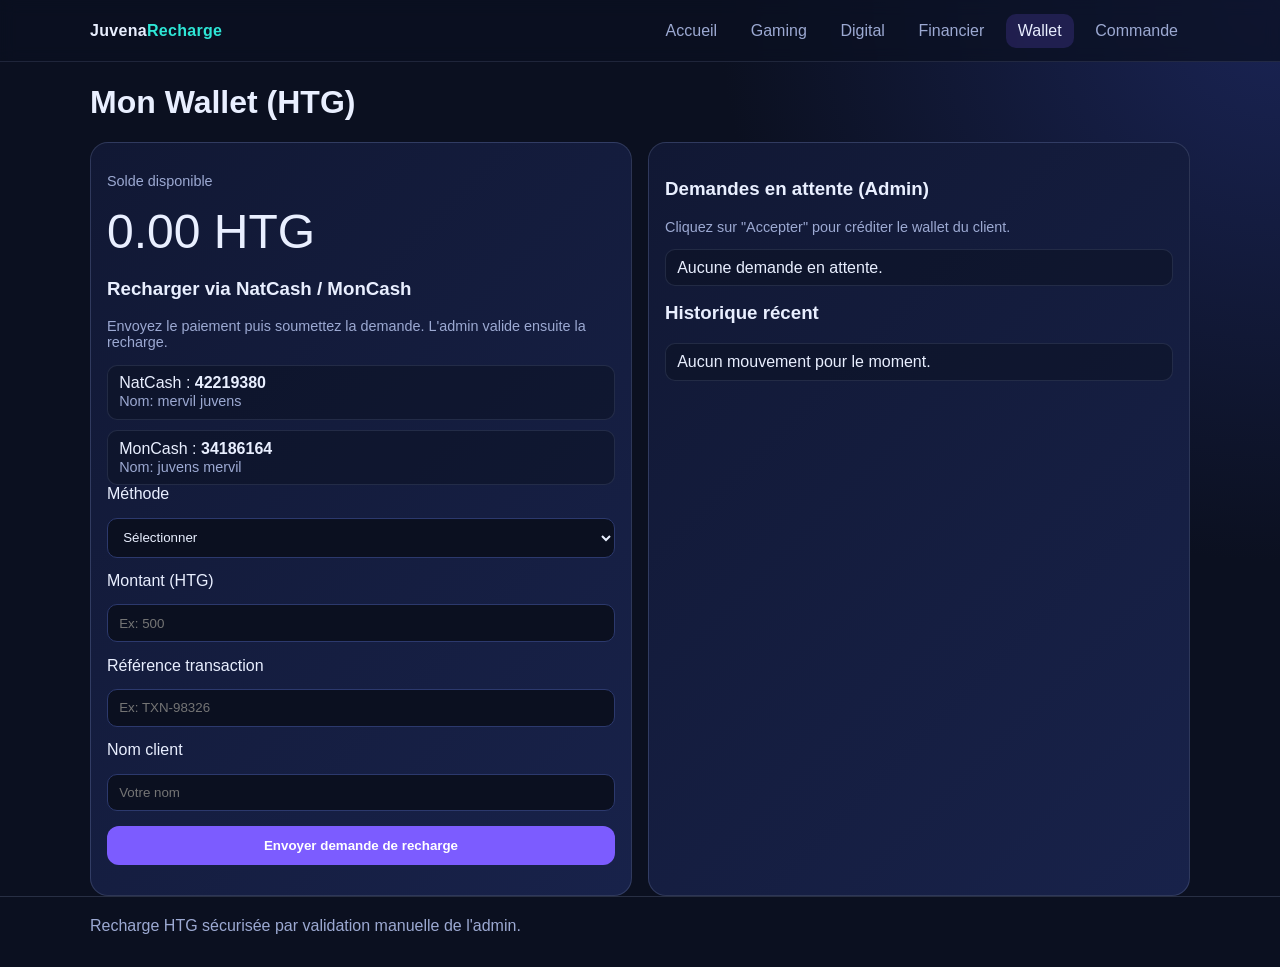
==== wallet.html @ a459e89d "update" ====
<!doctype html>
<html lang="fr">
  <head>
    <meta charset="UTF-8" />
    <meta name="viewport" content="width=device-width, initial-scale=1.0" />
    <title>Juvena Recharge | Wallet</title>
    <link rel="stylesheet" href="styles.css" />
  </head>
  <body>
    <header>
      <div class="container nav">
        <a class="logo" href="index.html">Juvena<span>Recharge</span></a>
        <nav class="nav-links">
          <a href="index.html">Accueil</a>
          <a href="gaming.html">Gaming</a>
          <a href="digital.html">Digital</a>
          <a href="financial.html">Financier</a>
          <a class="active" href="wallet.html">Wallet</a>
          <a href="order.html">Commande</a>
        </nav>
      </div>
    </header>

    <main class="container">
      <h1>Mon Wallet (HTG)</h1>
      <section class="two-col">
        <article class="panel">
          <p class="small">Solde disponible</p>
          <p class="wallet-balance" data-wallet-display>0.00 HTG</p>

          <h3>Recharger via NatCash / MonCash</h3>
          <p class="small">Envoyez le paiement puis soumettez la demande. L'admin valide ensuite la recharge.</p>
          <ul class="history">
            <li><span>NatCash : <strong>42219380</strong><br><small class="small">Nom: mervil juvens</small></span></li>
            <li><span>MonCash : <strong>34186164</strong><br><small class="small">Nom: juvens mervil</small></span></li>
          </ul>

          <form id="topup-form">
            <label for="method">Méthode</label>
            <select id="method" required>
              <option value="">Sélectionner</option>
              <option value="NatCash">NatCash</option>
              <option value="MonCash">MonCash</option>
            </select>

            <label for="amount">Montant (HTG)</label>
            <input id="amount" type="number" min="1" step="1" placeholder="Ex: 500" required />

            <label for="reference">Référence transaction</label>
            <input id="reference" type="text" placeholder="Ex: TXN-98326" required />

            <label for="client-name">Nom client</label>
            <input id="client-name" type="text" placeholder="Votre nom" required />

            <button class="btn" type="submit">Envoyer demande de recharge</button>
          </form>
          <p id="topup-message" class="small"></p>
        </article>

        <article class="panel">
          <h3>Demandes en attente (Admin)</h3>
          <p class="small">Cliquez sur "Accepter" pour créditer le wallet du client.</p>
          <ul id="topup-requests" class="history"></ul>

          <h3 style="margin-top: 1rem">Historique récent</h3>
          <ul id="wallet-history" class="history"></ul>
        </article>
      </section>
    </main>

    <footer>
      <div class="container">Recharge HTG sécurisée par validation manuelle de l'admin.</div>
    </footer>
    <script src="app.js"></script>
  </body>
</html>
---- styles.css ----
:root {
  --bg: #0b1020;
  --card: #111834;
  --card-soft: #18224a;
  --text: #e9efff;
  --muted: #9ca9d2;
  --primary: #7c5cff;
  --accent: #2ee6d6;
  --success: #28c76f;
  --danger: #ff5b6e;
  --border: #2c396d;
}

* {
  box-sizing: border-box;
}

body {
  margin: 0;
  font-family: Inter, Segoe UI, Roboto, Arial, sans-serif;
  background: radial-gradient(circle at top right, #1a2455, var(--bg) 35%);
  color: var(--text);
}

a {
  color: inherit;
  text-decoration: none;
}

.container {
  width: min(1100px, 92%);
  margin: 0 auto;
}

header {
  position: sticky;
  top: 0;
  z-index: 20;
  backdrop-filter: blur(8px);
  background: rgba(11, 16, 32, 0.72);
  border-bottom: 1px solid rgba(156, 169, 210, 0.15);
}

.nav {
  display: flex;
  align-items: center;
  justify-content: space-between;
  gap: 1rem;
  padding: 0.85rem 0;
}

.logo {
  font-weight: 800;
  letter-spacing: 0.3px;
}

.logo span {
  color: var(--accent);
}

.nav-links {
  display: flex;
  flex-wrap: wrap;
  gap: 0.6rem;
}

.nav-links a {
  padding: 0.5rem 0.75rem;
  border-radius: 10px;
  color: var(--muted);
  transition: 0.2s;
}

.nav-links a:hover,
.nav-links a.active {
  color: var(--text);
  background: rgba(124, 92, 255, 0.18);
}

.hero {
  padding: 3.5rem 0 2rem;
  display: grid;
  grid-template-columns: 1.2fr 1fr;
  gap: 1.5rem;
  align-items: center;
}

.hero h1 {
  font-size: clamp(1.8rem, 3.5vw, 3rem);
  margin: 0;
}

.hero p {
  color: var(--muted);
  line-height: 1.6;
}

.cta-row {
  display: flex;
  gap: 0.8rem;
  margin-top: 1rem;
  flex-wrap: wrap;
}

.btn {
  border: 1px solid transparent;
  background: var(--primary);
  color: #fff;
  padding: 0.7rem 1rem;
  border-radius: 12px;
  font-weight: 600;
  cursor: pointer;
}

.btn.secondary {
  background: transparent;
  border-color: var(--border);
  color: var(--text);
}

.panel {
  background: linear-gradient(135deg, var(--card), var(--card-soft));
  border: 1px solid rgba(156, 169, 210, 0.2);
  border-radius: 18px;
  padding: 1rem;
}

.stats {
  display: grid;
  grid-template-columns: repeat(3, minmax(0, 1fr));
  gap: 0.75rem;
  margin-top: 1rem;
}

.stat {
  background: rgba(11, 16, 32, 0.6);
  border: 1px solid rgba(156, 169, 210, 0.15);
  border-radius: 14px;
  padding: 0.8rem;
}

.stat .value {
  font-size: 1.2rem;
  font-weight: 700;
}

.grid {
  display: grid;
  grid-template-columns: repeat(auto-fill, minmax(220px, 1fr));
  gap: 1rem;
  padding-bottom: 2.5rem;
}

.card {
  background: rgba(17, 24, 52, 0.85);
  border: 1px solid rgba(156, 169, 210, 0.2);
  border-radius: 16px;
  padding: 1rem;
}

.card h3 {
  margin-top: 0;
}

.badge {
  display: inline-block;
  padding: 0.25rem 0.5rem;
  border-radius: 999px;
  font-size: 0.75rem;
  background: rgba(46, 230, 214, 0.15);
  color: var(--accent);
}

.price {
  font-size: 1.2rem;
  font-weight: 700;
  margin: 0.5rem 0;
}

.small {
  color: var(--muted);
  font-size: 0.9rem;
}

form {
  display: grid;
  gap: 0.9rem;
}

input,
select,
textarea {
  width: 100%;
  background: #0b1020;
  border: 1px solid var(--border);
  border-radius: 10px;
  color: var(--text);
  padding: 0.65rem 0.7rem;
}

input:focus,
select:focus,
textarea:focus {
  outline: 2px solid rgba(124, 92, 255, 0.5);
  border-color: var(--primary);
}

.two-col {
  display: grid;
  grid-template-columns: 1fr 1fr;
  gap: 1rem;
}

.wallet-balance {
  font-size: clamp(2rem, 4vw, 3rem);
  margin: 0.2rem 0;
}

.history {
  list-style: none;
  padding: 0;
  margin: 0;
  display: grid;
  gap: 0.6rem;
}

.history li {
  display: flex;
  justify-content: space-between;
  gap: 0.8rem;
  border: 1px solid rgba(156, 169, 210, 0.15);
  border-radius: 10px;
  padding: 0.55rem 0.7rem;
  background: rgba(11, 16, 32, 0.5);
}

.success {
  color: var(--success);
}

.danger {
  color: var(--danger);
}


.payment-box {
  margin: 0.8rem 0 1rem;
  padding: 0.75rem;
  border: 1px solid rgba(156, 169, 210, 0.2);
  border-radius: 12px;
  background: rgba(11, 16, 32, 0.45);
}

.payment-list {
  margin: 0.5rem 0 0;
  padding-left: 1rem;
  color: var(--muted);
  display: grid;
  gap: 0.45rem;
}

.accept-btn {
  margin-top: 0.3rem;
  padding: 0.3rem 0.6rem;
  font-size: 0.8rem;
}

footer {
  border-top: 1px solid rgba(156, 169, 210, 0.2);
  color: var(--muted);
  padding: 1.2rem 0 2rem;
}

@media (max-width: 860px) {
  .hero,
  .two-col {
    grid-template-columns: 1fr;
  }
}
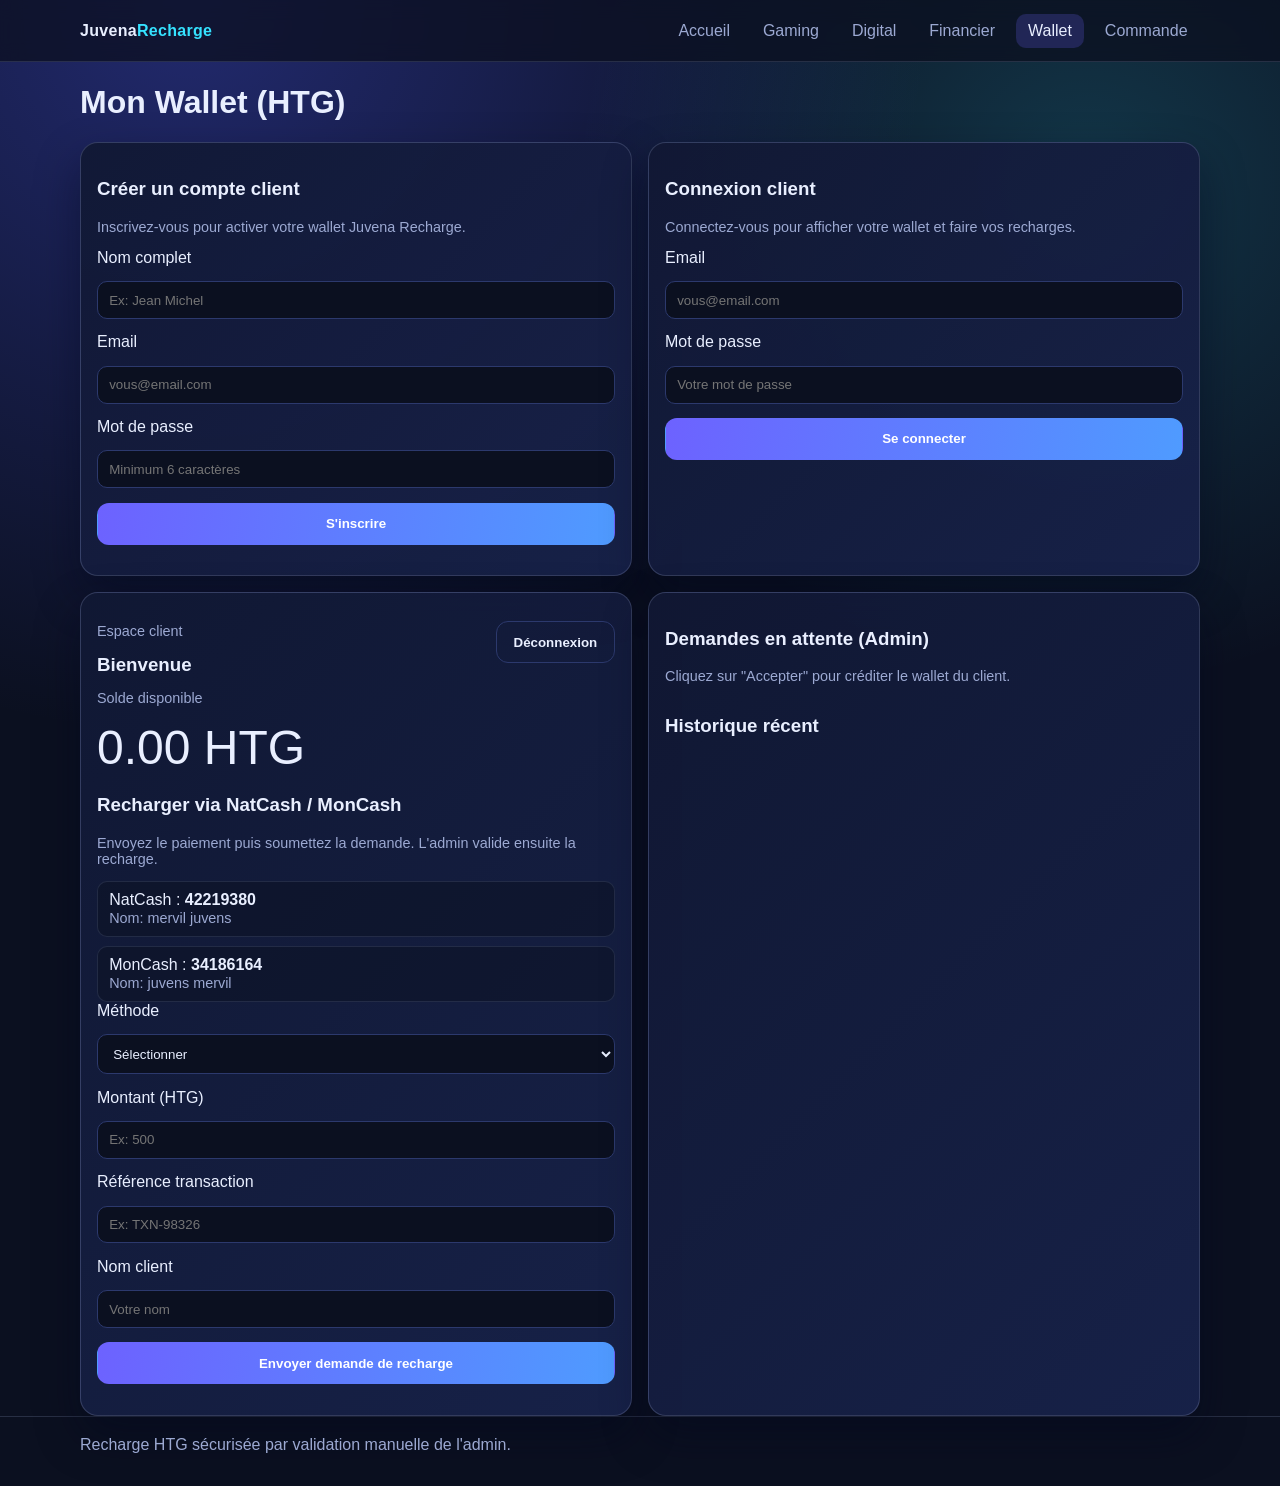
==== commit df09fd26: "Ajouter inscription/connexion client avant affichage wallet" ====
--- a/wallet.html
+++ b/wallet.html
@@ -23,8 +23,51 @@
 
     <main class="container">
       <h1>Mon Wallet (HTG)</h1>
-      <section class="two-col">
+      <section id="auth-section" class="two-col auth-layout">
         <article class="panel">
+          <h3>Créer un compte client</h3>
+          <p class="small">Inscrivez-vous pour activer votre wallet Juvena Recharge.</p>
+          <form id="signup-form">
+            <label for="signup-name">Nom complet</label>
+            <input id="signup-name" type="text" placeholder="Ex: Jean Michel" required />
+
+            <label for="signup-email">Email</label>
+            <input id="signup-email" type="email" placeholder="vous@email.com" required />
+
+            <label for="signup-password">Mot de passe</label>
+            <input id="signup-password" type="password" minlength="6" placeholder="Minimum 6 caractères" required />
+
+            <button class="btn" type="submit">S'inscrire</button>
+          </form>
+          <p id="signup-message" class="small"></p>
+        </article>
+
+        <article class="panel">
+          <h3>Connexion client</h3>
+          <p class="small">Connectez-vous pour afficher votre wallet et faire vos recharges.</p>
+          <form id="login-form">
+            <label for="login-email">Email</label>
+            <input id="login-email" type="email" placeholder="vous@email.com" required />
+
+            <label for="login-password">Mot de passe</label>
+            <input id="login-password" type="password" placeholder="Votre mot de passe" required />
+
+            <button class="btn" type="submit">Se connecter</button>
+          </form>
+          <p id="login-message" class="small"></p>
+        </article>
+      </section>
+
+      <section id="wallet-content" class="two-col" hidden>
+        <article class="panel">
+          <div class="wallet-header-row">
+            <div>
+              <p class="small">Espace client</p>
+              <h3 id="client-greeting">Bienvenue</h3>
+            </div>
+            <button id="logout-btn" class="btn secondary" type="button">Déconnexion</button>
+          </div>
+
           <p class="small">Solde disponible</p>
           <p class="wallet-balance" data-wallet-display>0.00 HTG</p>
 
--- a/styles.css
+++ b/styles.css
@@ -4,11 +4,12 @@
   --card-soft: #18224a;
   --text: #e9efff;
   --muted: #9ca9d2;
-  --primary: #7c5cff;
-  --accent: #2ee6d6;
+  --primary: #6d62ff;
+  --accent: #35e2ff;
   --success: #28c76f;
   --danger: #ff5b6e;
   --border: #2c396d;
+  --shadow: 0 20px 45px rgba(2, 7, 28, 0.45);
 }
 
 * {
@@ -18,7 +19,10 @@
 body {
   margin: 0;
   font-family: Inter, Segoe UI, Roboto, Arial, sans-serif;
-  background: radial-gradient(circle at top right, #1a2455, var(--bg) 35%);
+  background:
+    radial-gradient(circle at 15% 0%, rgba(76, 89, 255, 0.35), transparent 40%),
+    radial-gradient(circle at 85% 12%, rgba(53, 226, 255, 0.18), transparent 30%),
+    var(--bg);
   color: var(--text);
 }
 
@@ -28,7 +32,7 @@
 }
 
 .container {
-  width: min(1100px, 92%);
+  width: min(1120px, 92%);
   margin: 0 auto;
 }
 
@@ -36,9 +40,9 @@
   position: sticky;
   top: 0;
   z-index: 20;
-  backdrop-filter: blur(8px);
-  background: rgba(11, 16, 32, 0.72);
-  border-bottom: 1px solid rgba(156, 169, 210, 0.15);
+  backdrop-filter: blur(10px);
+  background: rgba(11, 16, 32, 0.74);
+  border-bottom: 1px solid rgba(156, 169, 210, 0.18);
 }
 
 .nav {
@@ -61,24 +65,24 @@
 .nav-links {
   display: flex;
   flex-wrap: wrap;
-  gap: 0.6rem;
+  gap: 0.5rem;
 }
 
 .nav-links a {
-  padding: 0.5rem 0.75rem;
+  padding: 0.5rem 0.78rem;
   border-radius: 10px;
   color: var(--muted);
-  transition: 0.2s;
+  transition: 0.25s ease;
 }
 
 .nav-links a:hover,
 .nav-links a.active {
   color: var(--text);
-  background: rgba(124, 92, 255, 0.18);
+  background: rgba(109, 98, 255, 0.22);
 }
 
 .hero {
-  padding: 3.5rem 0 2rem;
+  padding: 3.8rem 0 2.4rem;
   display: grid;
   grid-template-columns: 1.2fr 1fr;
   gap: 1.5rem;
@@ -86,13 +90,14 @@
 }
 
 .hero h1 {
-  font-size: clamp(1.8rem, 3.5vw, 3rem);
-  margin: 0;
+  font-size: clamp(1.9rem, 3.6vw, 3.2rem);
+  line-height: 1.15;
+  margin: 0.5rem 0;
 }
 
 .hero p {
   color: var(--muted);
-  line-height: 1.6;
+  line-height: 1.65;
 }
 
 .cta-row {
@@ -104,12 +109,18 @@
 
 .btn {
   border: 1px solid transparent;
-  background: var(--primary);
+  background: linear-gradient(100deg, #6d62ff, #4f9bff);
   color: #fff;
-  padding: 0.7rem 1rem;
+  padding: 0.78rem 1.05rem;
   border-radius: 12px;
-  font-weight: 600;
+  font-weight: 700;
   cursor: pointer;
+  transition: transform 0.2s ease, box-shadow 0.2s ease;
+}
+
+.btn:hover {
+  transform: translateY(-1px);
+  box-shadow: 0 12px 24px rgba(79, 155, 255, 0.25);
 }
 
 .btn.secondary {
@@ -119,10 +130,27 @@
 }
 
 .panel {
-  background: linear-gradient(135deg, var(--card), var(--card-soft));
-  border: 1px solid rgba(156, 169, 210, 0.2);
+  background: linear-gradient(135deg, rgba(17, 24, 52, 0.94), rgba(24, 34, 74, 0.94));
+  border: 1px solid rgba(156, 169, 210, 0.24);
   border-radius: 18px;
   padding: 1rem;
+  box-shadow: var(--shadow);
+}
+
+.glow {
+  position: relative;
+  overflow: hidden;
+}
+
+.glow::after {
+  content: "";
+  position: absolute;
+  width: 220px;
+  height: 220px;
+  background: radial-gradient(circle, rgba(53, 226, 255, 0.24), transparent 70%);
+  right: -70px;
+  top: -70px;
+  pointer-events: none;
 }
 
 .stats {
@@ -133,8 +161,8 @@
 }
 
 .stat {
-  background: rgba(11, 16, 32, 0.6);
-  border: 1px solid rgba(156, 169, 210, 0.15);
+  background: rgba(11, 16, 32, 0.62);
+  border: 1px solid rgba(156, 169, 210, 0.18);
   border-radius: 14px;
   padding: 0.8rem;
 }
@@ -152,10 +180,17 @@
 }
 
 .card {
-  background: rgba(17, 24, 52, 0.85);
-  border: 1px solid rgba(156, 169, 210, 0.2);
+  background: rgba(17, 24, 52, 0.88);
+  border: 1px solid rgba(156, 169, 210, 0.22);
   border-radius: 16px;
   padding: 1rem;
+  box-shadow: var(--shadow);
+  transition: transform 0.2s ease, border-color 0.2s ease;
+}
+
+.card:hover {
+  transform: translateY(-2px);
+  border-color: rgba(53, 226, 255, 0.45);
 }
 
 .card h3 {
@@ -164,10 +199,10 @@
 
 .badge {
   display: inline-block;
-  padding: 0.25rem 0.5rem;
+  padding: 0.3rem 0.55rem;
   border-radius: 999px;
-  font-size: 0.75rem;
-  background: rgba(46, 230, 214, 0.15);
+  font-size: 0.76rem;
+  background: rgba(53, 226, 255, 0.14);
   color: var(--accent);
 }
 
@@ -201,7 +236,7 @@
 input:focus,
 select:focus,
 textarea:focus {
-  outline: 2px solid rgba(124, 92, 255, 0.5);
+  outline: 2px solid rgba(109, 98, 255, 0.6);
   border-color: var(--primary);
 }
 
@@ -242,7 +277,6 @@
   color: var(--danger);
 }
 
-
 .payment-box {
   margin: 0.8rem 0 1rem;
   padding: 0.75rem;
@@ -265,15 +299,156 @@
   font-size: 0.8rem;
 }
 
+.section-block {
+  padding: 0.8rem 0 0.2rem;
+}
+
+.section-title-row {
+  display: flex;
+  flex-wrap: wrap;
+  align-items: center;
+  justify-content: space-between;
+  gap: 0.8rem;
+}
+
+.section-title-row h2 {
+  margin: 0;
+  font-size: clamp(1.35rem, 2vw, 2rem);
+}
+
+.trust-points {
+  display: flex;
+  gap: 0.6rem;
+  flex-wrap: wrap;
+  margin-top: 1rem;
+}
+
+.trust-points span {
+  font-size: 0.84rem;
+  color: #c6d2ff;
+  border: 1px solid rgba(156, 169, 210, 0.24);
+  border-radius: 999px;
+  padding: 0.35rem 0.6rem;
+  background: rgba(16, 23, 48, 0.7);
+}
+
+.icon-card,
+.trust-card,
+.step-card,
+.testimonial {
+  animation: fadeUp 0.5s ease both;
+}
+
+.icon {
+  font-size: 1.5rem;
+  margin-bottom: 0.4rem;
+}
+
+.process-steps {
+  display: grid;
+  grid-template-columns: repeat(3, minmax(0, 1fr));
+  gap: 1rem;
+  padding-bottom: 2.3rem;
+}
+
+.step {
+  display: inline-grid;
+  place-items: center;
+  width: 34px;
+  height: 34px;
+  border-radius: 10px;
+  background: rgba(109, 98, 255, 0.25);
+  border: 1px solid rgba(109, 98, 255, 0.45);
+  margin-bottom: 0.5rem;
+  font-weight: 700;
+}
+
+.testimonials {
+  margin: 1rem 0 2.4rem;
+  display: grid;
+  grid-template-columns: repeat(2, minmax(0, 1fr));
+  gap: 1rem;
+}
+
+.confidence-wrap .trust-stats {
+  margin-top: 0.6rem;
+}
+
+.footer-layout {
+  display: flex;
+  justify-content: space-between;
+  align-items: flex-start;
+  gap: 1.2rem;
+}
+
+.footer-links {
+  display: flex;
+  gap: 0.85rem;
+  flex-wrap: wrap;
+  color: var(--muted);
+}
+
+.footer-links a:hover {
+  color: var(--text);
+}
+
 footer {
   border-top: 1px solid rgba(156, 169, 210, 0.2);
   color: var(--muted);
   padding: 1.2rem 0 2rem;
 }
 
-@media (max-width: 860px) {
+@keyframes fadeUp {
+  from {
+    opacity: 0;
+    transform: translateY(6px);
+  }
+  to {
+    opacity: 1;
+    transform: translateY(0);
+  }
+}
+
+@media (max-width: 920px) {
   .hero,
-  .two-col {
+  .two-col,
+  .process-steps,
+  .testimonials {
     grid-template-columns: 1fr;
   }
-}
+
+  .stats {
+    grid-template-columns: repeat(3, minmax(0, 1fr));
+  }
+}
+
+@media (max-width: 620px) {
+  .nav {
+    align-items: flex-start;
+    flex-direction: column;
+  }
+
+  .stats {
+    grid-template-columns: 1fr;
+  }
+
+  .footer-layout {
+    flex-direction: column;
+  }
+}
+
+.auth-layout {
+  margin-bottom: 1rem;
+}
+
+.wallet-header-row {
+  display: flex;
+  justify-content: space-between;
+  align-items: center;
+  gap: 1rem;
+  margin-bottom: 0.3rem;
+}
+
+.wallet-header-row h3 {
+  margin: 0;
+}
